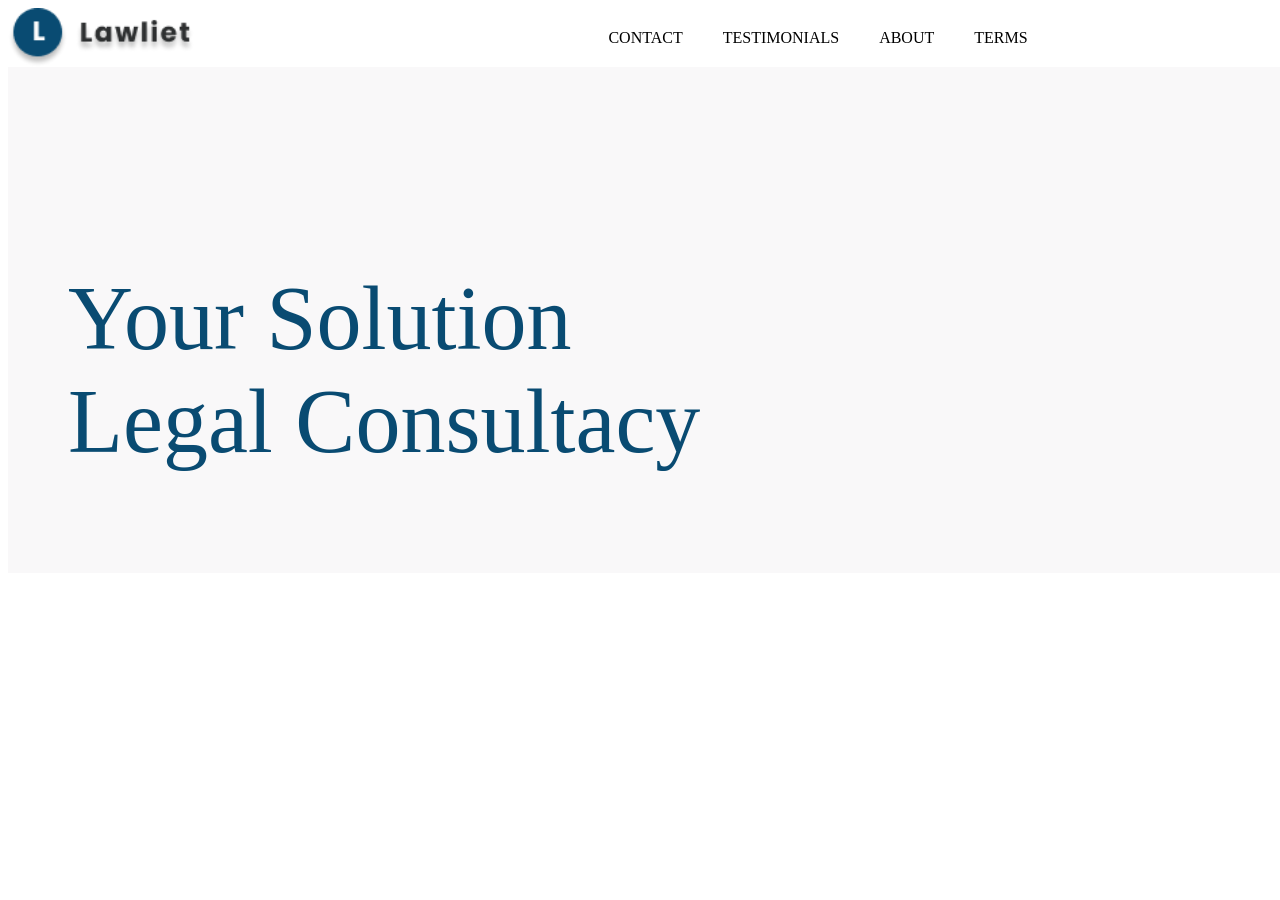
==== Daily-Task-2/index.html @ 129947a5 "daily task 2 header section compleate" ====
<!DOCTYPE html>
<html lang="en">
<head>
    <meta charset="UTF-8">
    <meta name="viewport" content="width=device-width, initial-scale=1.0">
    <title>Document</title>
    <link rel="stylesheet" href="./style.css">
</head>
<body>
    <main id="full-body">
        <header id="header">
            <div class="nav-menu">
                <img src="./assets/Logo.png" alt="" class="main-logo">
                 <ul class="menu-list">
                    <li class="menu-items">CONTACT</li>
                    <li class="menu-items">TESTIMONIALS</li>
                    <li class="menu-items">ABOUT</li>
                    <li class="menu-items">TERMS</li>
                </ul>
                <svg class="search-icon" xmlns="http://www.w3.org/2000/svg" viewBox="0 0 512 512"><!--!Font Awesome Free 6.7.2 by @fontawesome - https://fontawesome.com License - https://fontawesome.com/license/free Copyright 2025 Fonticons, Inc.--><path d="M416 208c0 45.9-14.9 88.3-40 122.7L502.6 457.4c12.5 12.5 12.5 32.8 0 45.3s-32.8 12.5-45.3 0L330.7 376c-34.4 25.2-76.8 40-122.7 40C93.1 416 0 322.9 0 208S93.1 0 208 0S416 93.1 416 208zM208 352a144 144 0 1 0 0-288 144 144 0 1 0 0 288z"/></svg>
            </div>
        </header>

        <section id="hero">
            <div class="hero-main">
                <div class="hero-title">Your Solution Legal Consultacy</div>
            </div>
        </section>
    
    
    
    </main>
</body>
</html>
---- Daily-Task-2/style.css ----
#full-body{
    
    margin: 0 auto;
}
#header{
    width: 1440px;
    margin: auto;
    position: sticky;
}
.nav-menu{
    display: flex;
    flex-wrap: nowrap;
    align-items: center;
    justify-content: space-between;
    width: 1400px;
}
.main-logo{
    width: 200px;
}
.menu{
    
}
.menu-list{
    display: flex;
    list-style-type: none;
    width: fit-content;
    float: right;
}
.menu-items{
    padding: 0 20px ;
}
.search-icon{
    width: 20px;
    color: black;
}
#hero{
    position: absolute;
    background-color: #F9F8F9;
}
.hero-main{
    width: 1440px;
    padding: 200px 0px 100px 60px;
}
.hero-title{
    width: 700px;
    font-size: 90px;
    color: #094B72;
    
}
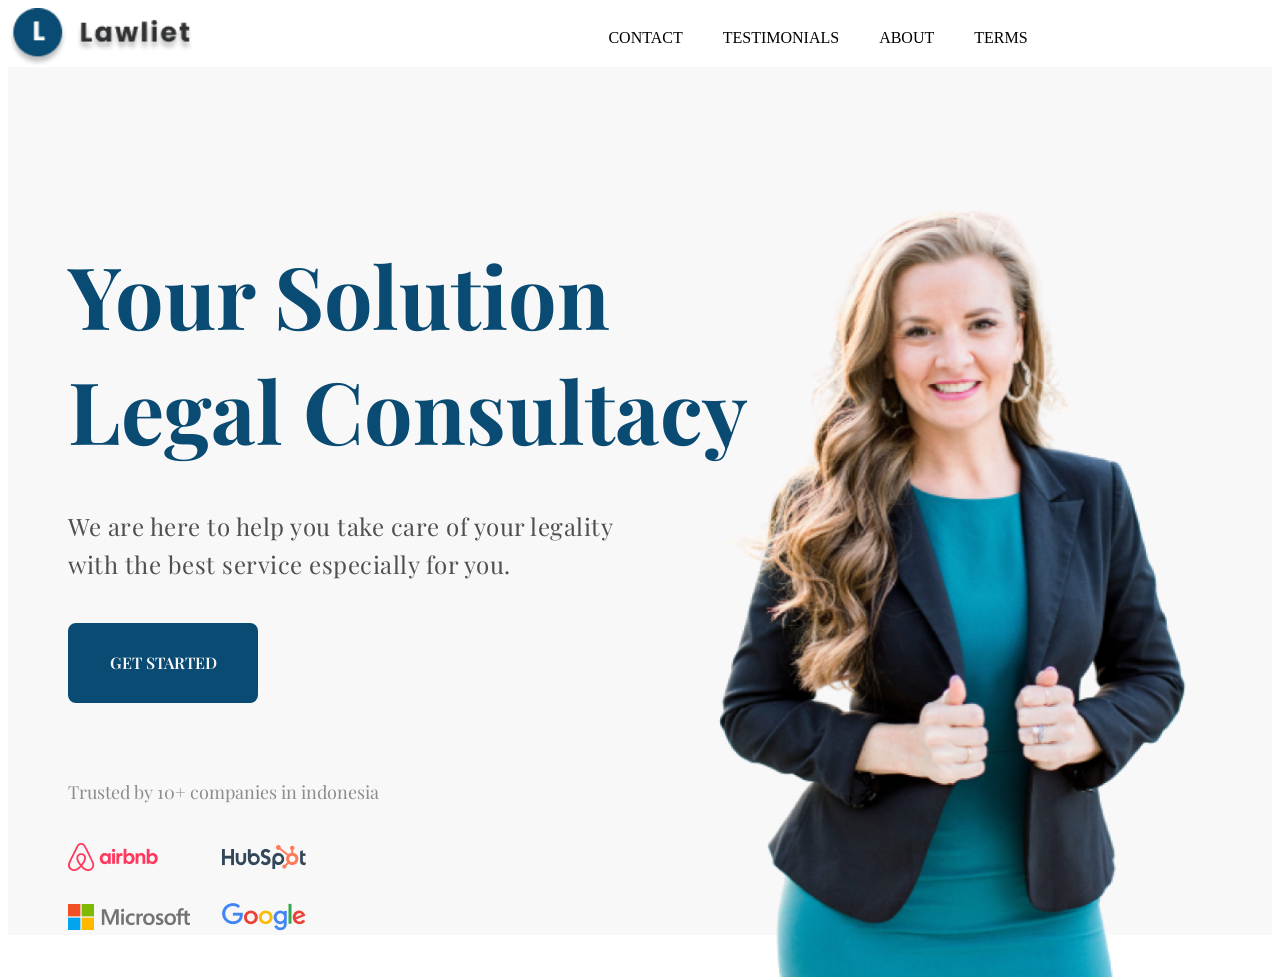
==== commit cd3b7aa7: "daily task 2 hero section compleate" ====
--- a/Daily-Task-2/index.html
+++ b/Daily-Task-2/index.html
@@ -5,6 +5,12 @@
     <meta name="viewport" content="width=device-width, initial-scale=1.0">
     <title>Document</title>
     <link rel="stylesheet" href="./style.css">
+
+    <link rel="preconnect" href="https://fonts.googleapis.com">
+    <link rel="preconnect" href="https://fonts.gstatic.com" crossorigin>
+    <link href="https://fonts.googleapis.com/css2?family=Playfair+Display:ital,wght@0,400..900;1,400..900&display=swap" rel="stylesheet">
+    <link href="https://fonts.googleapis.com/css2?family=Playfair+Display:ital,wght@0,400..900;1,400..900&family=Plus+Jakarta+Sans:ital,wght@0,200..800;1,200..800&display=swap" rel="stylesheet">
+
 </head>
 <body>
     <main id="full-body">
@@ -23,8 +29,20 @@
 
         <section id="hero">
             <div class="hero-main">
-                <div class="hero-title">Your Solution Legal Consultacy</div>
+                <div class="hero-rel">
+                    <div class="hero-title">Your Solution Legal Consultacy</div>
+                    <div class="hero-about">We are here to help you take care of your legality 
+                        with the best service especially for you.</div>
+                    <button class="button-getstarted">GET STARTED</button>
+                    <div class="trusted-company">Trusted by 10+ companies in indonesia</div>
+                    <img src="./assets/Group 25.png" class="trusted-company-logo" alt="" srcset="">
+                </div>
             </div>
+            <img src="./assets/Hero Image.png" class="hero-image" alt="" srcset="">
+        </section>
+
+        <section id="section-why">
+            
         </section>
     
     
--- a/Daily-Task-2/style.css
+++ b/Daily-Task-2/style.css
@@ -1,5 +1,4 @@
 #full-body{
-    
     margin: 0 auto;
 }
 #header{
@@ -33,17 +32,70 @@
     width: 20px;
     color: black;
 }
+
+
 #hero{
-    position: absolute;
+    position: relative;
     background-color: #F9F8F9;
 }
 .hero-main{
     width: 1440px;
-    padding: 200px 0px 100px 60px;
+    padding: 170px 0px 0px 60px;
+}
+.hero-rel{
 }
 .hero-title{
     width: 700px;
-    font-size: 90px;
+    font-size: 86px;
+    font-weight: 700;
+    font-family: "Playfair Display", serif;
     color: #094B72;
-    
 }
+.hero-about{
+    padding: 40px 0;
+    width: 578px;
+    left: 2px;
+    font-size: 24px;
+    font-weight: 350;
+    line-height: 38px;
+    letter-spacing: .5px;
+    font-family: "Playfair Display", serif;
+    color: #4F4F4F;
+}
+.button-getstarted{
+    width: 190px;
+    height: 80px;
+    border: 0;
+    border-radius: 8px;
+    left: 35px;
+    font-family:  "Playfair Display", serif;
+    font-size: 16px;
+    font-weight: 600;
+    line-height: 22px;
+    color: #F9F8F9;
+    background-color: #094B72;
+}
+.trusted-company{
+    width: 540px;
+    margin: 78px 0 40px 0;
+    font-family:  "Playfair Display", serif;
+    font-size: 18px;
+    font-weight: 400;
+    line-height: 22px;
+    color: #8B8C8C;
+}
+.trusted-company-logo{
+    top: 99px;
+}
+.hero-image{
+    position: absolute;
+    top: -40px;
+    width: 550px;
+    height: 950px;
+    left: 670px;
+}
+
+
+#section-why{
+
+}
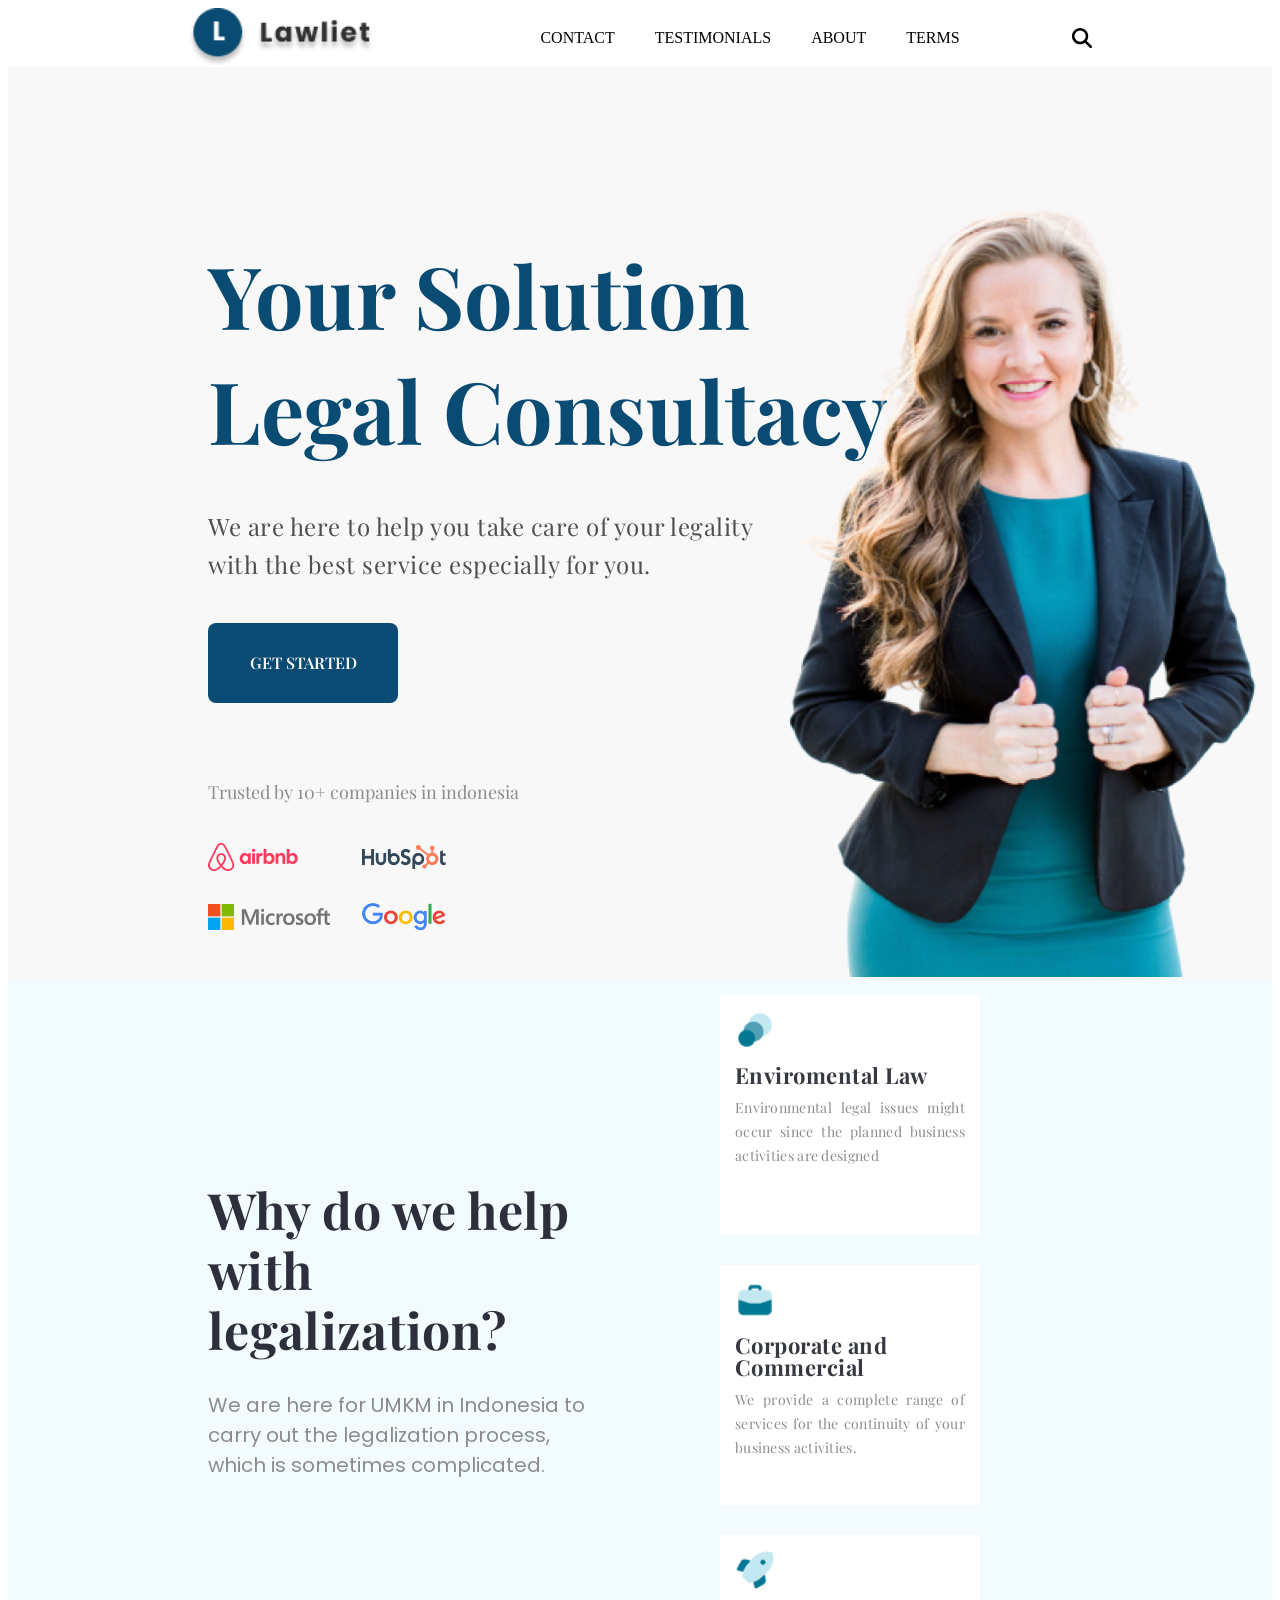
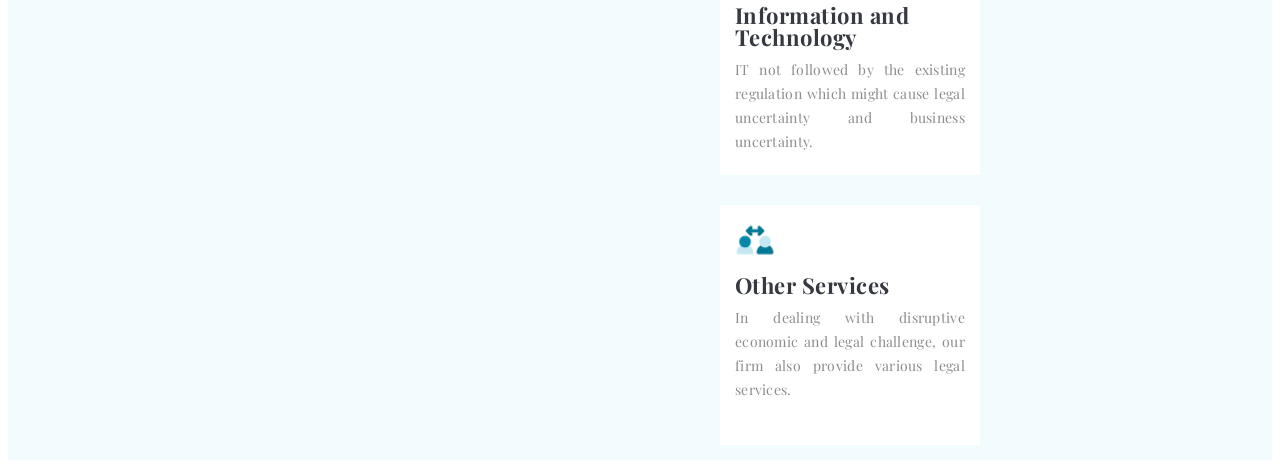
==== commit 57b630f3: "Daily task 2 Our-Features section compleate" ====
--- a/Daily-Task-2/index.html
+++ b/Daily-Task-2/index.html
@@ -10,6 +10,9 @@
     <link rel="preconnect" href="https://fonts.gstatic.com" crossorigin>
     <link href="https://fonts.googleapis.com/css2?family=Playfair+Display:ital,wght@0,400..900;1,400..900&display=swap" rel="stylesheet">
     <link href="https://fonts.googleapis.com/css2?family=Playfair+Display:ital,wght@0,400..900;1,400..900&family=Plus+Jakarta+Sans:ital,wght@0,200..800;1,200..800&display=swap" rel="stylesheet">
+    <style>
+        @import url('https://fonts.googleapis.com/css2?family=Playfair+Display:ital,wght@0,400..900;1,400..900&family=Plus+Jakarta+Sans:ital,wght@0,200..800;1,200..800&family=Poppins:ital,wght@0,100;0,200;0,300;0,400;0,500;0,600;0,700;0,800;0,900;1,100;1,200;1,300;1,400;1,500;1,600;1,700;1,800;1,900&display=swap');
+    </style>
 
 </head>
 <body>
@@ -41,8 +44,35 @@
             <img src="./assets/Hero Image.png" class="hero-image" alt="" srcset="">
         </section>
 
-        <section id="section-why">
-            
+        <section id="section-why" class="Our-Features">
+            <div class="our-feature">
+                <div class="why-card">
+                    <div class="why-title">Why do we help with legalization?</div>
+                    <div class="why-about">We are here for UMKM in Indonesia to carry out the legalization process, which is sometimes complicated.</div>
+                </div>
+                <div class="why-card-main">
+                    <div class="card-1">
+                        <img src="./assets/Circle Layer.png" class="circle-image" alt="">
+                        <div class="card-1-title">Enviromental Law</div>
+                        <div class="card-1-about">Environmental legal issues might occur since the planned business activities are designed</div>
+                    </div>
+                    <div class="card-2">
+                        <img src="./assets/Bag.png" class="circle-image" alt="">
+                        <div class="card-1-title">Corporate and Commercial</div>
+                        <div class="card-1-about">We provide a complete range of services for the continuity of your business activities.</div>
+                    </div>
+                    <div class="card-3">
+                        <img src="./assets/Rocket.png" class="circle-image" alt="">
+                        <div class="card-1-title">Information and Technology</div>
+                        <div class="card-1-about">IT not followed by the existing regulation which might cause legal uncertainty and business uncertainty.</div>
+                    </div>
+                    <div class="card-4">
+                        <img src="./assets/User Arrows.png" class="circle-image" alt="">
+                        <div class="card-1-title">Other Services</div>
+                        <div class="card-1-about">In dealing with disruptive economic and legal challenge, our firm also provide various legal services.</div>
+                    </div>
+                </div>
+            </div>
         </section>
     
     
--- a/Daily-Task-2/style.css
+++ b/Daily-Task-2/style.css
@@ -2,16 +2,17 @@
     margin: 0 auto;
 }
 #header{
-    width: 1440px;
-    margin: auto;
+    /* width: 1440px; */
+    margin: 0 180px;
     position: sticky;
+    z-index: 200;
 }
 .nav-menu{
     display: flex;
     flex-wrap: nowrap;
     align-items: center;
     justify-content: space-between;
-    width: 1400px;
+    /* width: 1400px; */
 }
 .main-logo{
     width: 200px;
@@ -24,9 +25,11 @@
     list-style-type: none;
     width: fit-content;
     float: right;
+    cursor: pointer;
 }
 .menu-items{
     padding: 0 20px ;
+    cursor: pointer;
 }
 .search-icon{
     width: 20px;
@@ -39,8 +42,8 @@
     background-color: #F9F8F9;
 }
 .hero-main{
-    width: 1440px;
-    padding: 170px 0px 0px 60px;
+    /* width: 1440px; */
+    padding: 170px 0px 45px 200px;
 }
 .hero-rel{
 }
@@ -92,10 +95,77 @@
     top: -40px;
     width: 550px;
     height: 950px;
-    left: 670px;
+    left: 740px;
+    background-color: transparent;
 }
 
 
 #section-why{
-
+    /* width: 1440px; */
+    background-color: #F2FCFF;
+    z-index: 100;
+}
+.our-feature{
+    /* width: 1400px; */
+    display: flex;
+    flex-wrap: ;
+    gap
+}
+.why-card{
+    margin: 200px 100px 200px 200px;
+    /* margin-top: 200px; */
+    width: 420px;
+    /* background-color: #000; */
+}
+.why-title{
+    font-size: 50px;
+    line-height: 60px;
+    letter-spacing: 0.32px;
+    font-family: "playfair display", sans-serif;
+    font-weight: 700;
+    color: #2D2F3D;
+}
+.why-about{
+    padding: 30px 0;
+    font-size: 20px;
+    line-height: 30px;
+    font-family: "poppins", sans-serif;
+    font-weight: 400;
+    color: hsl(180, 0%, 55%);
+}
+.why-card-main{
+    margin: auto 0;
+    width: 600px;
+    height: fit-content;
+    display: flex;
+    flex-wrap: wrap;
+}
+.card-1, .card-2, .card-3, .card-4{
+    width: 230px;
+    height: 210px;
+    padding: 15px;
+    margin: 15px;
+    background-color: white;
+    z-index: 90;
+}
+.circle-image{
+    width: 40px;
+}
+.card-1-title{
+    padding: 10px 0;
+    font-size: 22px;
+    line-height: 22px;
+    letter-spacing: 0.5px;
+    font-family: "playfair display", sans-serif;
+    font-weight: 700;
+    color: #363940;
+}
+.card-1-about{
+    text-align: justify;
+    font-size: 14px;
+    line-height: 24px;
+    letter-spacing: 0.3px;
+    font-family: "playfair display", sans-serif;
+    font-weight: 400;
+    color: #8B8C8C;
 }
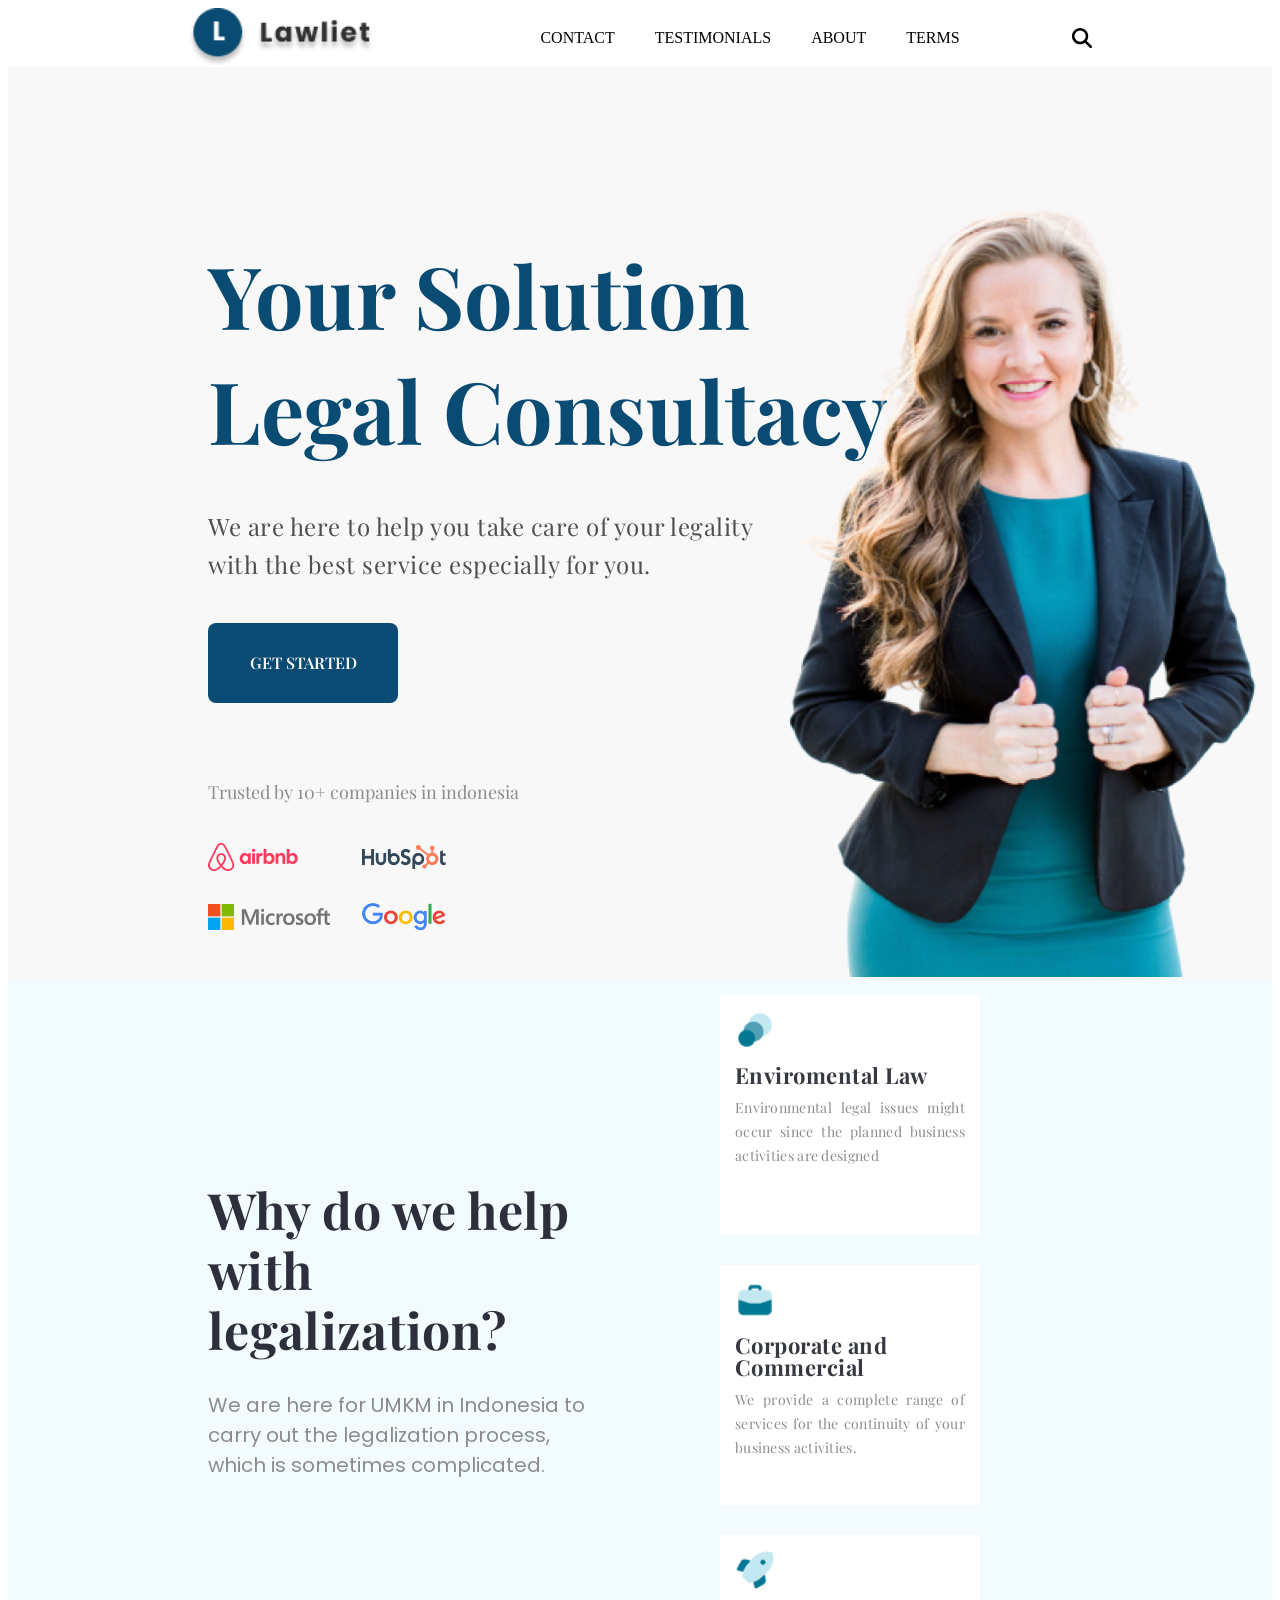
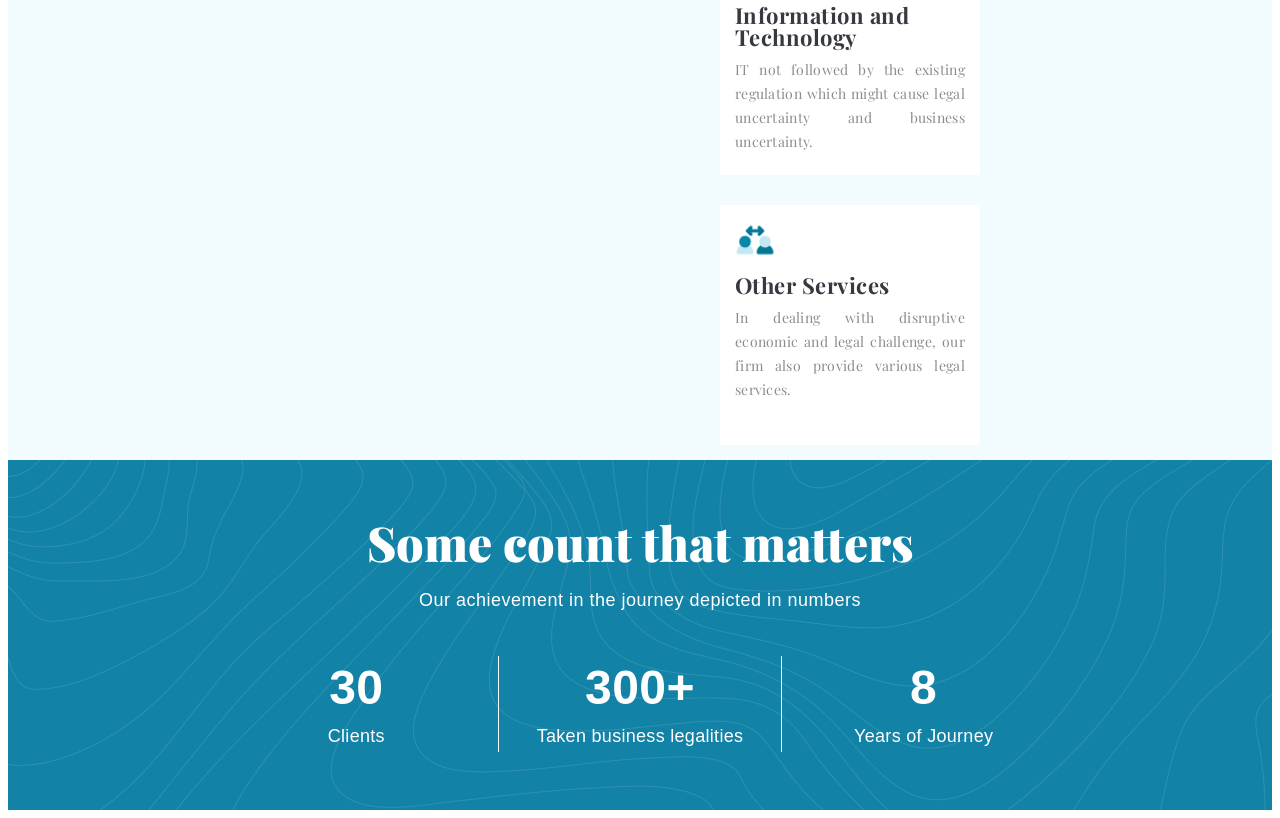
==== commit 9134b9db: "daily task 2 lawers homepage achivement part compleate" ====
--- a/Daily-Task-2/index.html
+++ b/Daily-Task-2/index.html
@@ -74,6 +74,27 @@
                 </div>
             </div>
         </section>
+
+        <section id="achivement">
+            <div class="count-main">
+                <div class="count-title">Some count that matters</div>
+                <div class="count-sub-title">Our achievement in the journey depicted in numbers</div>
+                <div class="main-counts">
+                    <div class="c-1">
+                        <div class="c-1-title">30</div>
+                        <div class="c-1-about">Clients</div>
+                    </div>
+                    <div class="c-2">
+                        <div class="c-1-title">300+</div>
+                        <div class="c-1-about">Taken business legalities</div>
+                    </div>
+                    <div class="c-3">
+                        <div class="c-1-title">8</div>
+                        <div class="c-1-about">Years of Journey</div>
+                    </div>
+                </div>
+            </div>
+        </section>
     
     
     
--- a/Daily-Task-2/style.css
+++ b/Daily-Task-2/style.css
@@ -4,8 +4,9 @@
 #header{
     /* width: 1440px; */
     margin: 0 180px;
+    z-index: 200;
     position: sticky;
-    z-index: 200;
+    background-color: white;
 }
 .nav-menu{
     display: flex;
@@ -168,4 +169,75 @@
     font-family: "playfair display", sans-serif;
     font-weight: 400;
     color: #8B8C8C;
+}
+
+
+#achivement{
+    /* width: 1440px; */
+    height: 350px;
+    background-image: url(./assets/BG.png);
+}
+.count-main{
+    margin: 0 auto;
+    padding: 50px 0;
+}
+.count-title{
+    width: 750px;
+    margin: 0 auto;
+    text-align: center;
+    font-size: 48px;
+    line-height: 64px;
+    letter-spacing: 0.5%;
+    font-family: "playfair display", sans-serif;
+    font-weight: 900;
+    color: #FFFFFF;
+}
+.count-sub-title{
+    width: 750px;
+    padding: 10px 0;
+    margin: 0 auto;
+    text-align: center;
+    font-size: 18px;
+    line-height: 32px;
+    letter-spacing: 0.5px;
+    font-family: "poppins", sans-serif;
+    font-weight: 300;
+    color: #FFFFFF;
+}
+.main-counts{
+    width: 850px;
+    margin: 0 auto;
+    display: flex;
+    flex-wrap: nowrap;
+    padding: 30px 0 0 0;
+}
+.c-1, .c-2{
+    width: 33.33%;
+    text-align: center;
+    color: white;
+    border-color: white;
+    border: 0;
+    border-right: 1px;
+    border-style: solid;
+}
+.c-3{
+    width: 33.33%;
+    text-align: center;
+    color: white;
+}
+.c-1-title{
+    font-size: 48px;
+    line-height: 64px;
+    letter-spacing: 0.5px;
+    font-family: "poppins", sans-serif;
+    font-weight: 800;
+    color: white;
+}
+.c-1-about{
+    font-size: 18px;
+    line-height:32px;
+    letter-spacing: 0.3px;
+    font-family: "poppins", sans-serif;
+    font-weight: 300;
+    color: white;
 }
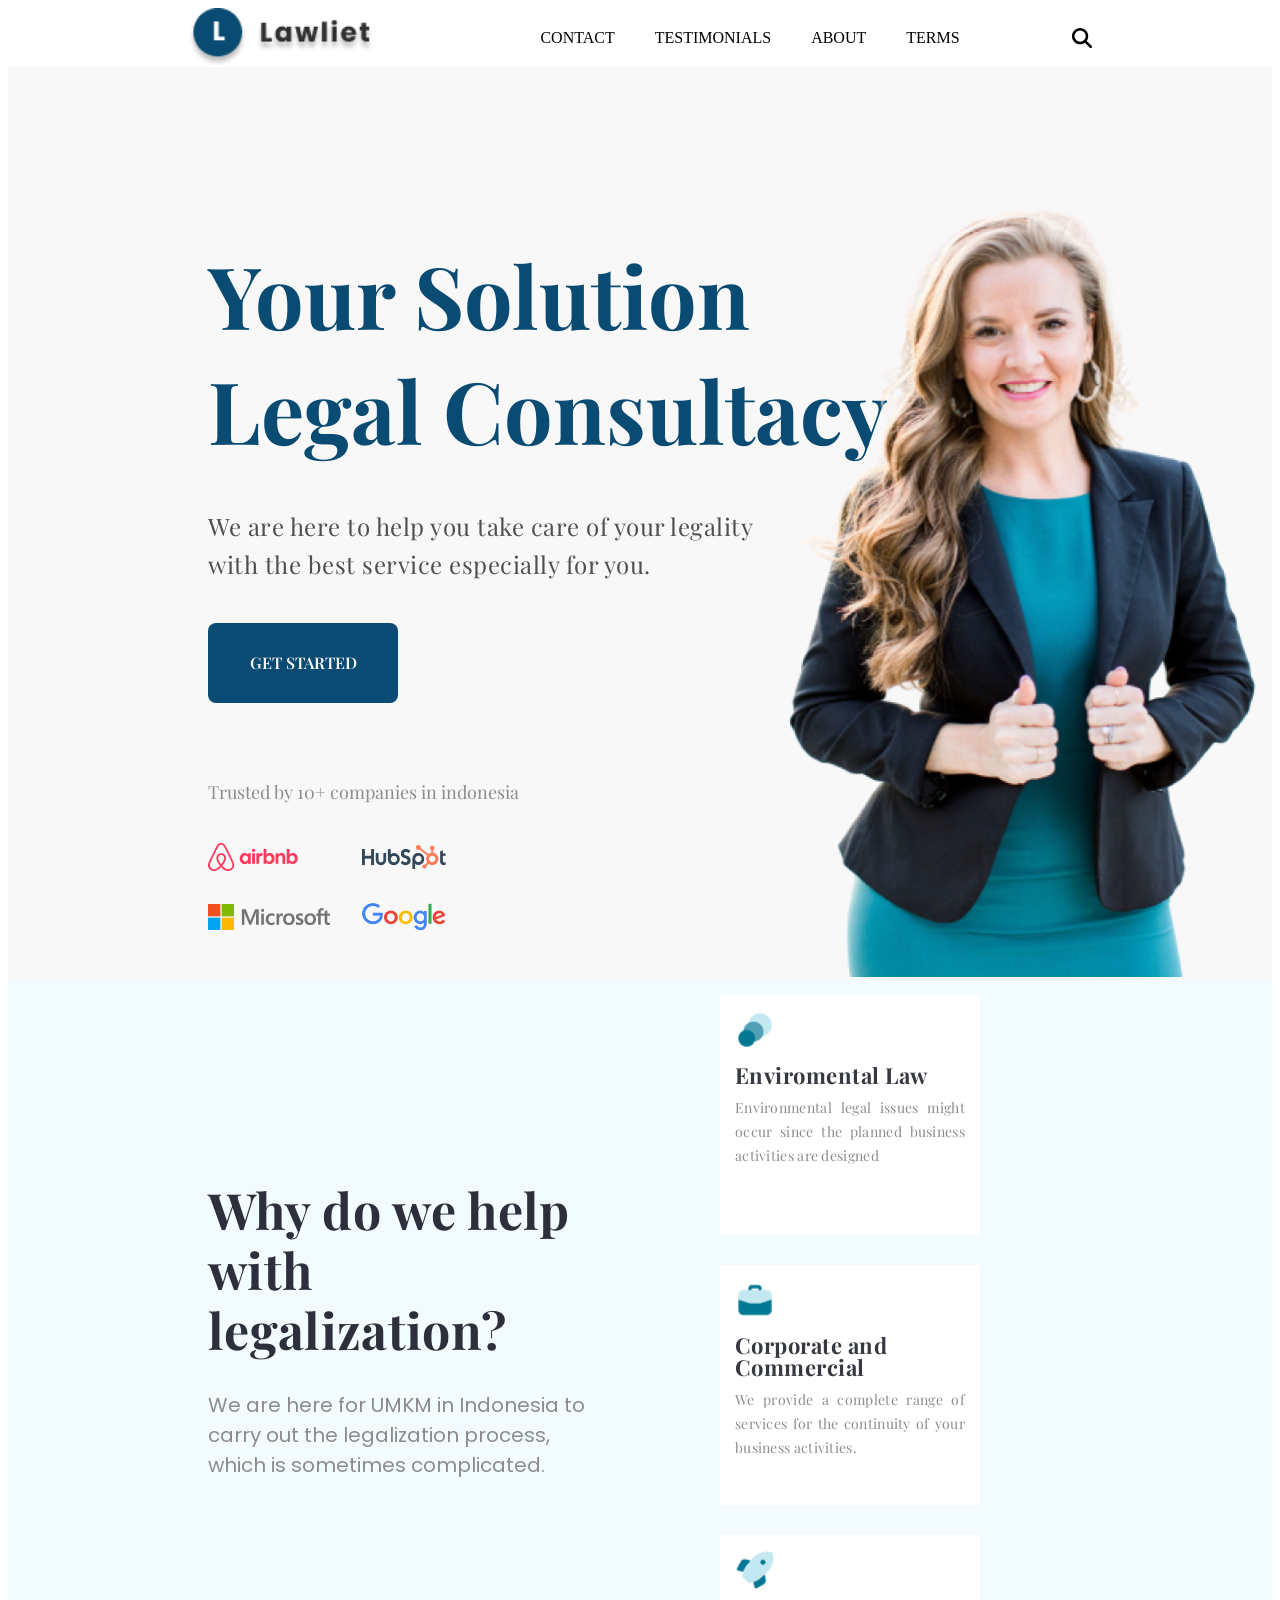
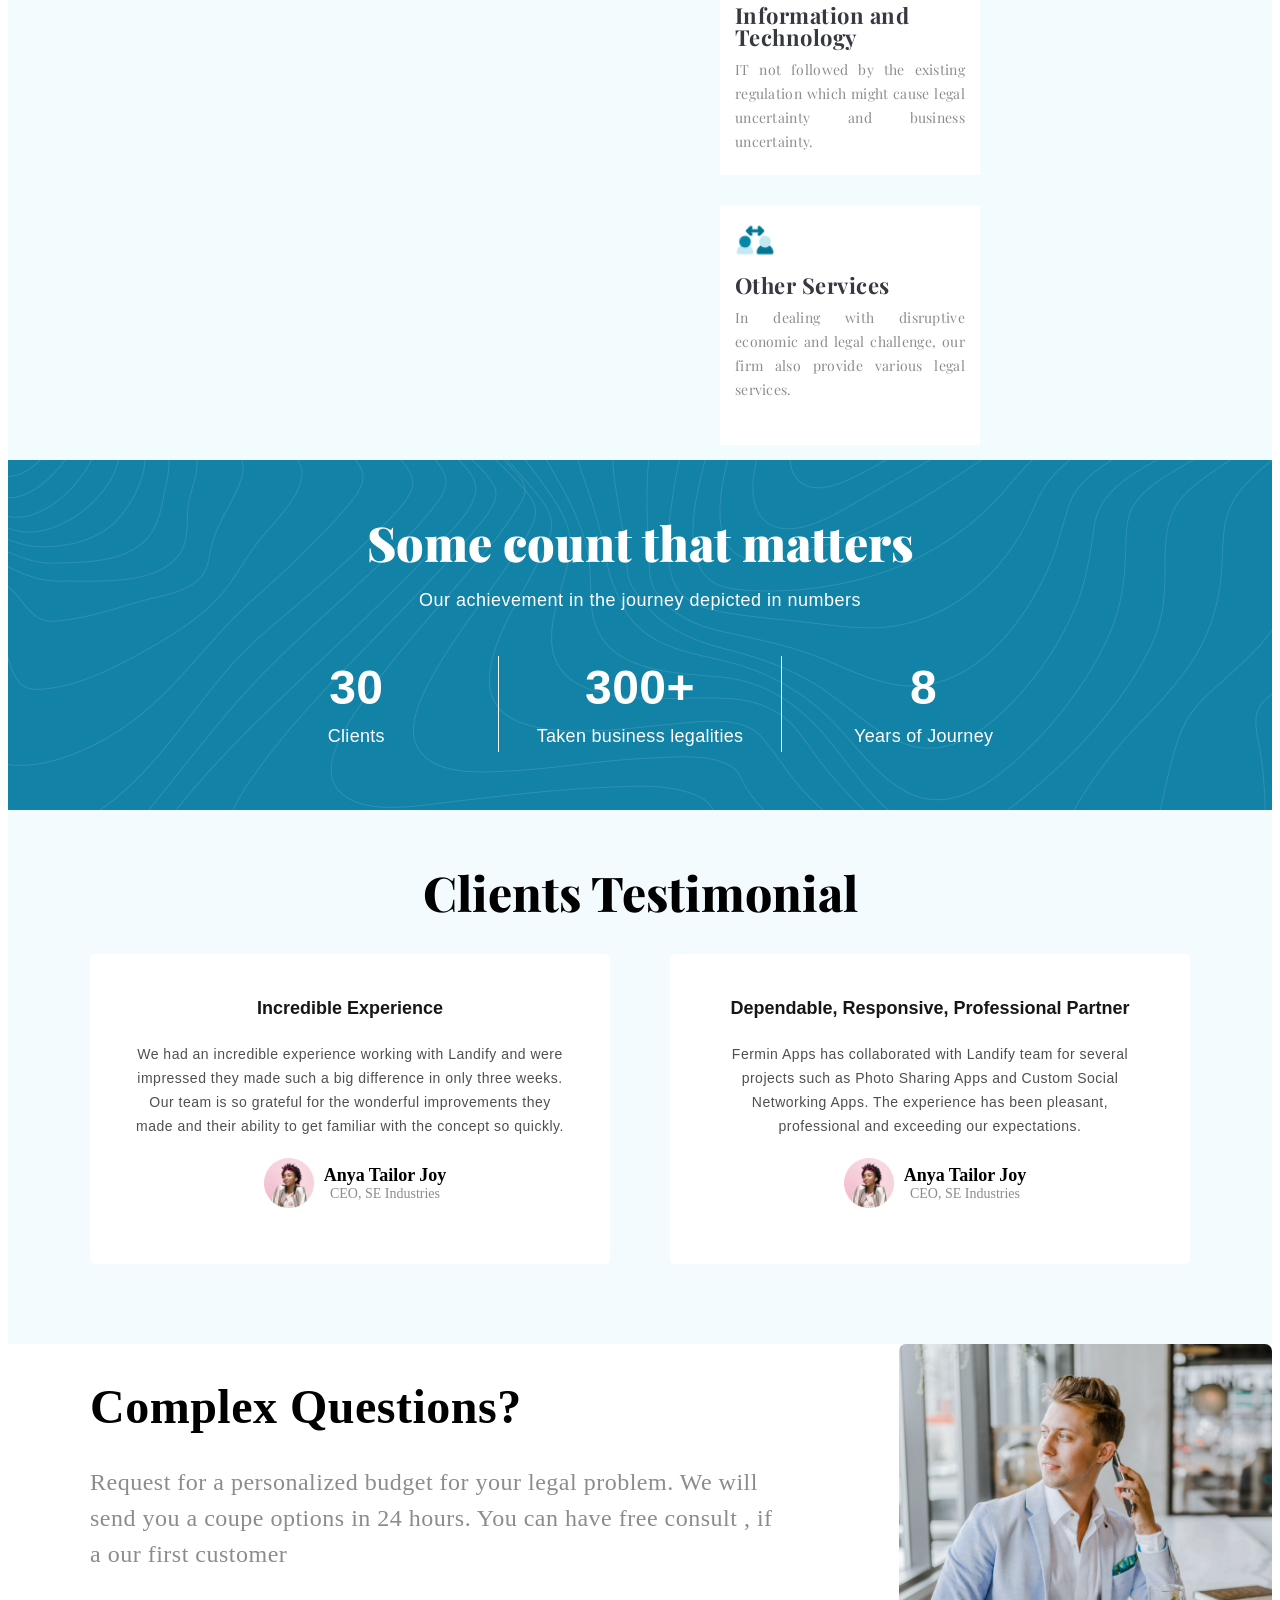
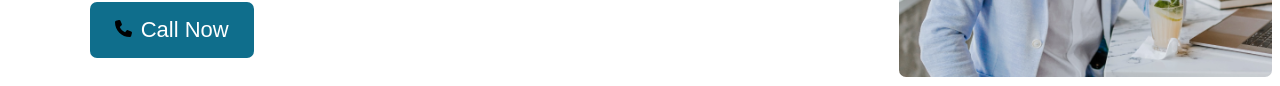
==== commit 8aa0ff9d: "daily task 2 lawers website Question section compleate" ====
--- a/Daily-Task-2/index.html
+++ b/Daily-Task-2/index.html
@@ -95,6 +95,51 @@
                 </div>
             </div>
         </section>
+
+        <section id="testimonial">
+            <div class="testimonial-title">Clients Testimonial</div>
+                <div class="testimonial-cards">
+                    <div class="t-card-1">
+                        <div class="t-card-1-title">Incredible Experience</div>
+                        <div class="t-card-1-about">We had an incredible experience working with Landify and were impressed they made such a big difference in only three weeks. Our team is so grateful for the wonderful improvements they made and their ability to get familiar with the concept so quickly.</div>
+                        <div class="Client-detail">
+                            <img src="./assets/_Client details/Photo.png" class="Client-image" alt="">
+                            <div>
+                                <div class="client-name">Anya Tailor Joy</div>
+                                <div class="client-position">CEO, SE Industries</div>
+                            </div>
+                        </div>
+                    </div>
+                    <div class="t-card-1">
+                        <div class="t-card-1-title">Dependable, Responsive, Professional Partner</div>
+                        <div class="t-card-1-about">Fermin Apps has collaborated with Landify team for several projects such as Photo Sharing Apps and Custom Social Networking Apps. The experience has been pleasant, professional and exceeding our expectations. </div>
+                        <div class="Client-detail">
+                            <img src="./assets/_Client details/Photo.png" class="Client-image" alt="">
+                            <div>
+                                <div class="client-name">Anya Tailor Joy</div>
+                                <div class="client-position">CEO, SE Industries</div>
+                            </div>
+                        </div>
+                    </div>
+                </div>
+            </div>
+        </section>
+
+        <section id="questions">
+            <div class="ques-main">
+                <div class="ques-title">Complex Questions?</div>
+                <div class="ques-about">Request for a personalized budget for your legal problem. We will send you a coupe options in 24 hours. You can have free consult , if a our first customer</div>
+                <button class="call-button">
+                    <svg class="call-icon" xmlns="http://www.w3.org/2000/svg" viewBox="0 0 512 512"><!--!Font Awesome Free 6.7.2 by @fontawesome - https://fontawesome.com License - https://fontawesome.com/license/free Copyright 2025 Fonticons, Inc.--><path d="M164.9 24.6c-7.7-18.6-28-28.5-47.4-23.2l-88 24C12.1 30.2 0 46 0 64C0 311.4 200.6 512 448 512c18 0 33.8-12.1 38.6-29.5l24-88c5.3-19.4-4.6-39.7-23.2-47.4l-96-40c-16.3-6.8-35.2-2.1-46.3 11.6L304.7 368C234.3 334.7 177.3 277.7 144 207.3L193.3 167c13.7-11.2 18.4-30 11.6-46.3l-40-96z"/></svg>
+                    <span class="call-txt">Call Now</span>
+                </button>
+            </div>
+            <img src="./assets/h1RW-NFtUyc.png" class="ques-image" alt="">
+        </section>
+
+        <footer id="footer">
+
+        </footer>
     
     
     
--- a/Daily-Task-2/style.css
+++ b/Daily-Task-2/style.css
@@ -109,7 +109,7 @@
 .our-feature{
     /* width: 1400px; */
     display: flex;
-    flex-wrap: ;
+    flex-wrap: nowrap;
     gap
 }
 .why-card{
@@ -240,4 +240,131 @@
     font-family: "poppins", sans-serif;
     font-weight: 300;
     color: white;
+}
+
+
+#testimonial{
+    background-color: #F4FBFF;
+    margin: 0 auto;
+    padding-bottom: 80px;
+}
+.testimonial-title{
+    text-align: center;
+    padding: 50px 0 30px 0;
+    color: black;
+    font-size: 48px;
+    line-height: 64px
+    letter-spacing: 0.5px;
+    font-family: "playfair display", sans-serif;
+    font-weight: 800;
+}
+.testimonial-cards{
+    width: 1100px;
+    margin: 0 auto;
+    display: flex;
+    flex-wrap: nowrap;
+    justify-content: center;
+    align-items: center;
+    gap: 60px;
+}
+.t-card-1{
+    width: 50%;
+    height: 230px;
+    text-align: center;
+    padding: 40px;
+    background-color: #FFFFFF;
+    border-radius: 5px;
+}
+.t-card-1-title{
+    color: #151617;
+    padding-bottom: 20px;
+    font-size: 18px;
+    line-height:28px;
+    letter-spacing: 0px;
+    font-family: "poppins", sans-serif;
+    font-weight: 700;
+}
+.t-card-1-about{
+    color: #4F4F4F;
+    font-size: 14px;
+    line-height:24px;
+    letter-spacing: 0.5px;
+    font-family: "poppins", sans-serif;
+    font-weight: 300;
+}
+.Client-detail{
+    margin: 10px auto;
+    display: flex;
+    align-items: center;
+    justify-content: center;
+}
+.Client-image{
+    width: 50px;
+    padding: 10px 10px;
+}
+.client-name{
+    color: black;
+    font-size: 18px;
+    font-weight: 700;
+}
+.client-position{
+    color: #8B8C8C;
+    font-size: 14px;
+    font-weight: 400;
+}
+
+
+#questions{
+    background-color: white;
+    position: relative;
+}
+.ques-main{
+    width: 1100px;
+    margin: auto;
+}
+.ques-title{
+    color: black;
+    padding: 35px 0 20px 0;
+    font-size: 48px;
+    font-weight: 700;
+    letter-spacing: .5px;
+}
+.ques-about{
+    color: #8B8C8C;
+    font-size: 24px;
+    font-weight: 300px;
+    line-height: 36px;
+    letter-spacing: .5px;
+    padding: 10px 400px 10px 0;
+}
+.call-button{
+    padding: 15px 25px;
+    margin: 20px 0;
+    background-color: #0F6E8C;
+    border: 0;
+    border-radius: 7px;
+}
+.call-icon{
+    width: 17px;
+    color: white;
+    padding-right: 5px;
+}
+.call-txt{
+    color: white;
+    font-size: 22px;
+    font-weight: 450;
+}
+.ques-image{
+    width: ;
+    height: 333px;
+    border-radius: 7px;
+    position: absolute;
+    top: 0;
+    right: 0;
+}
+
+
+#footer{
+    color: white;
+    background-color: #0F6E8C;
 }
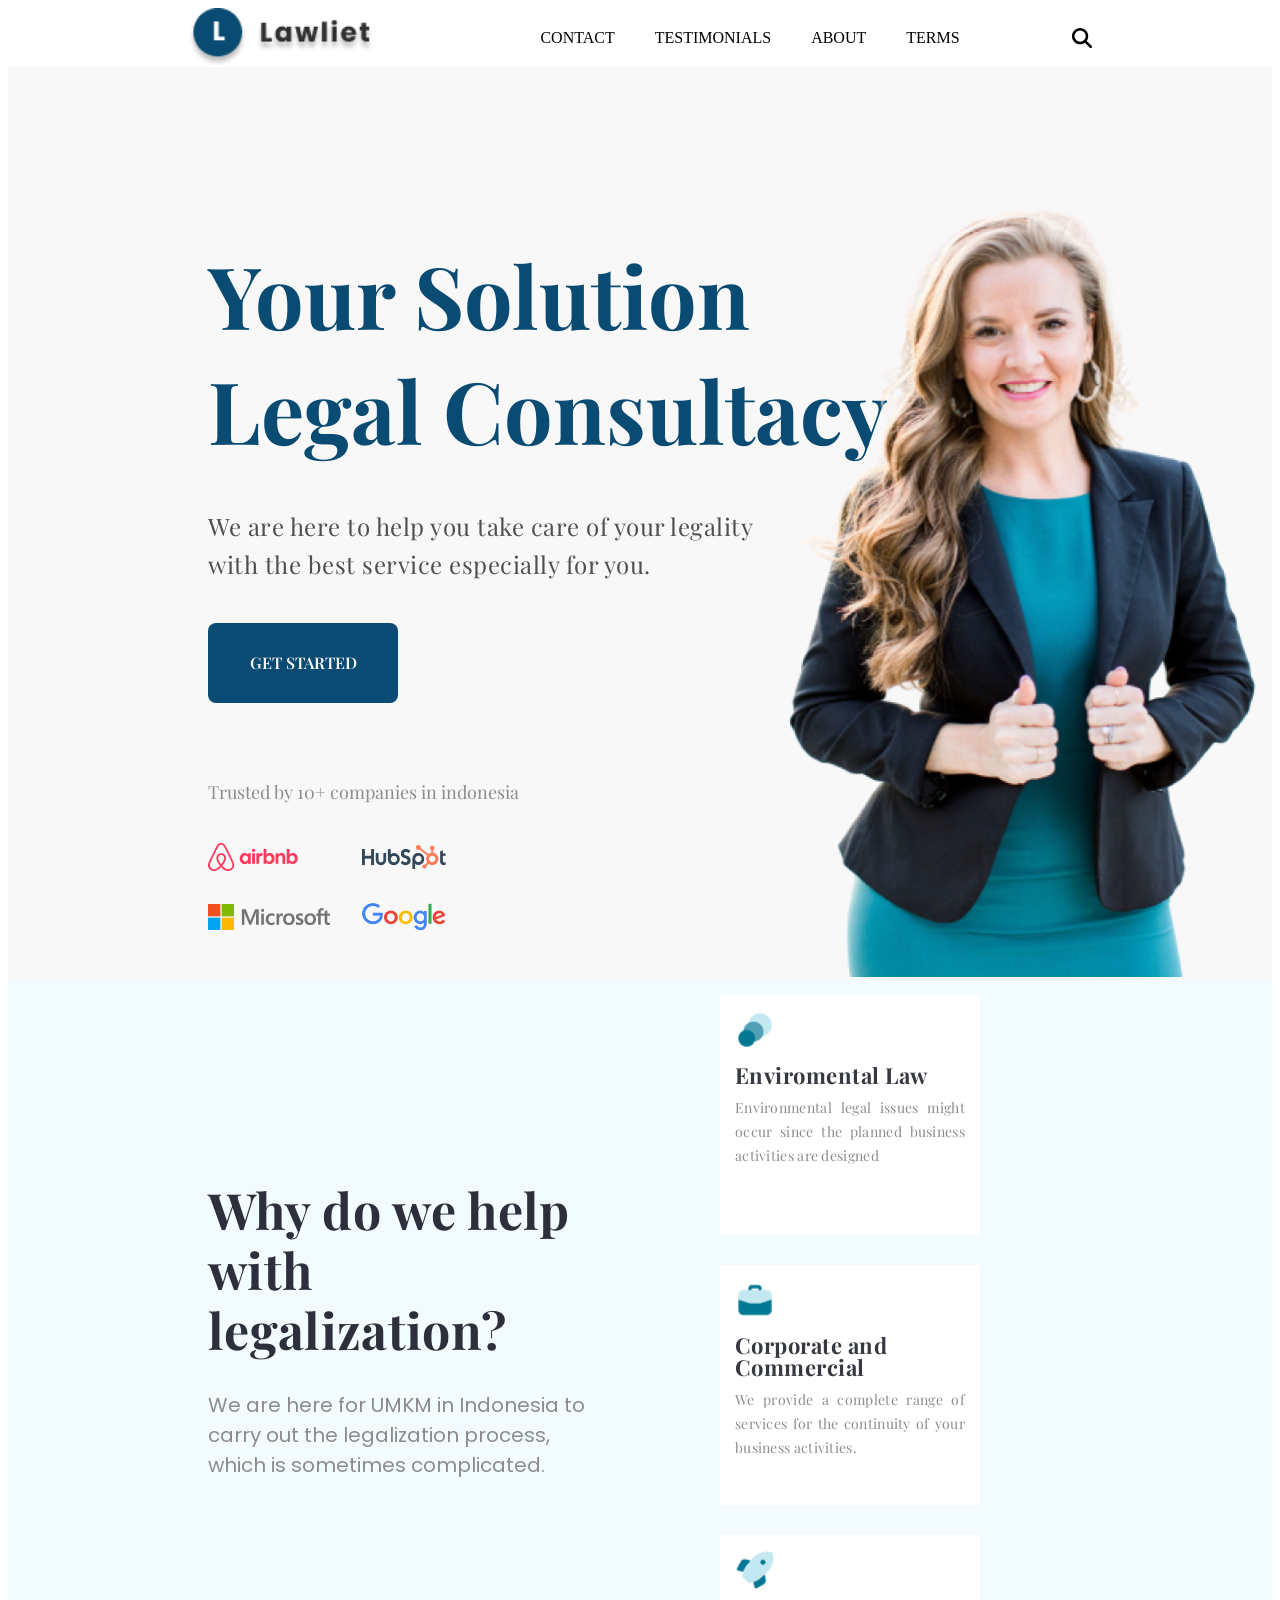
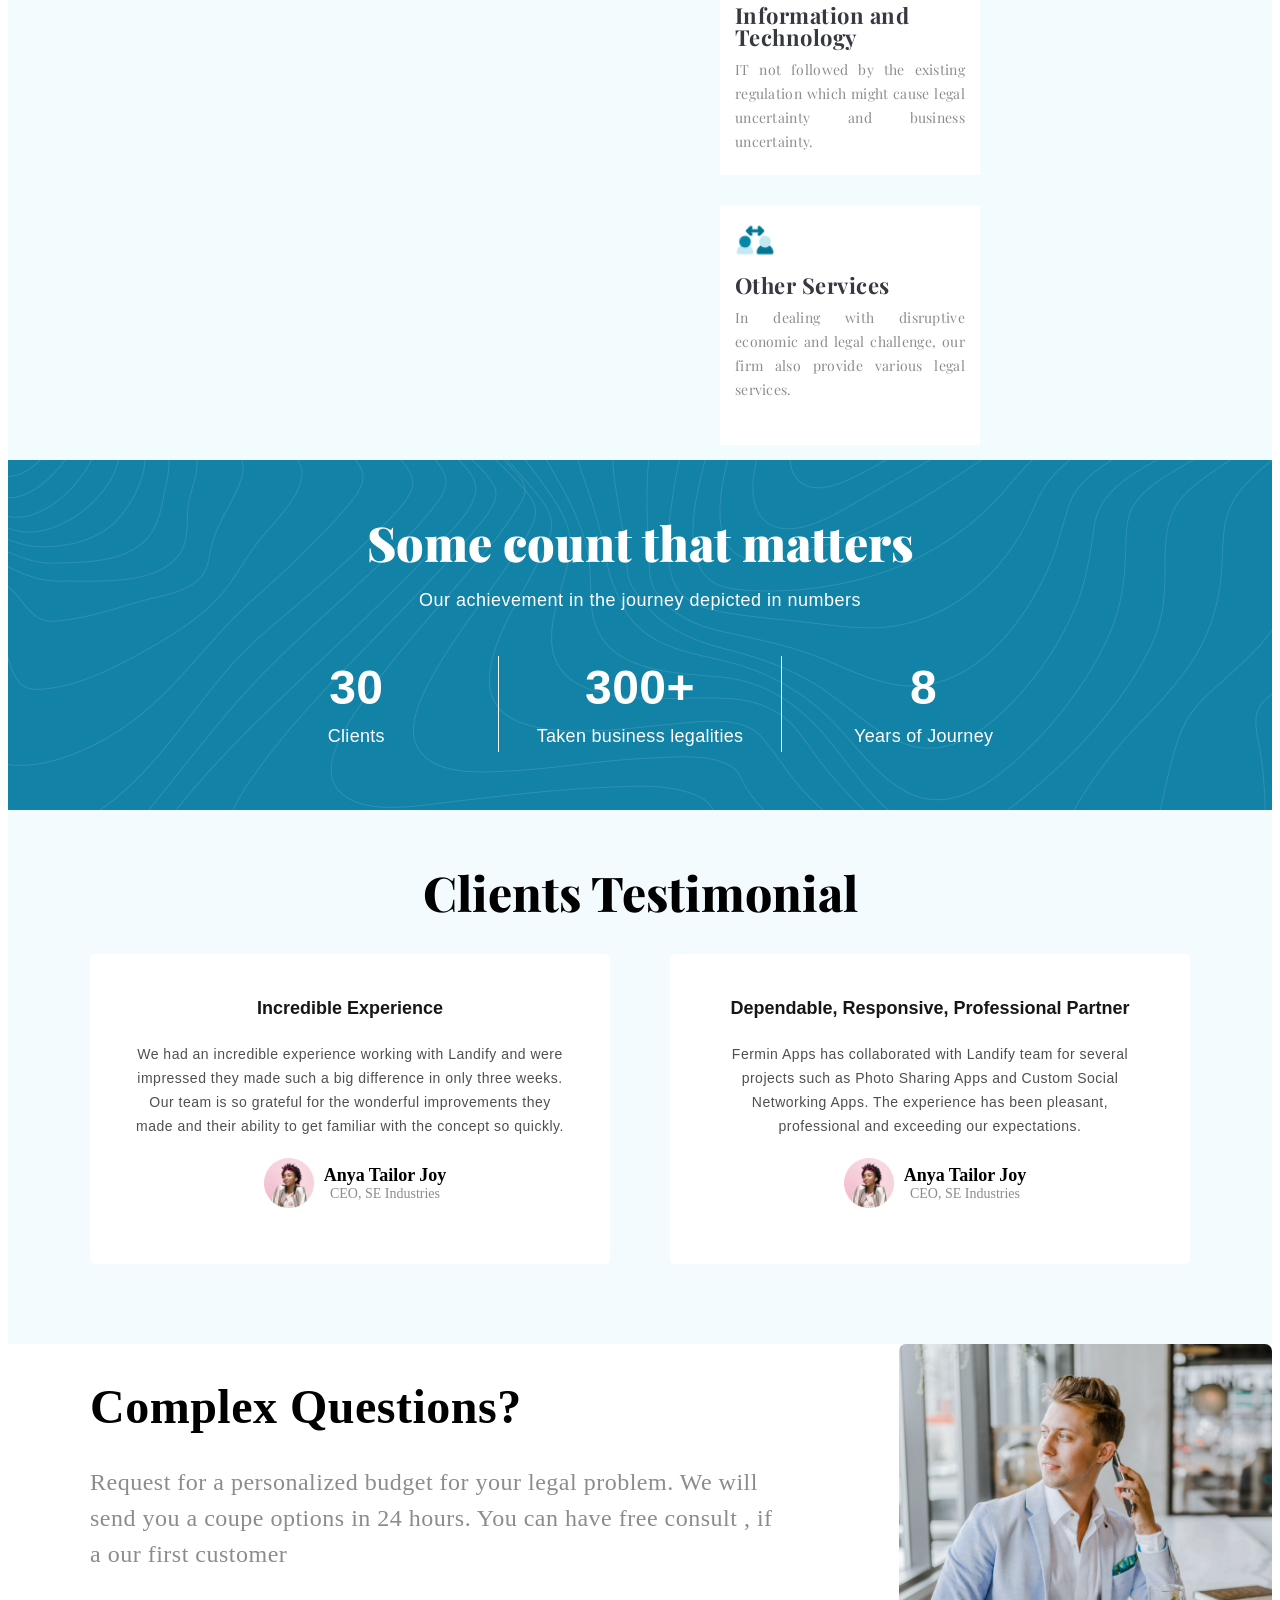
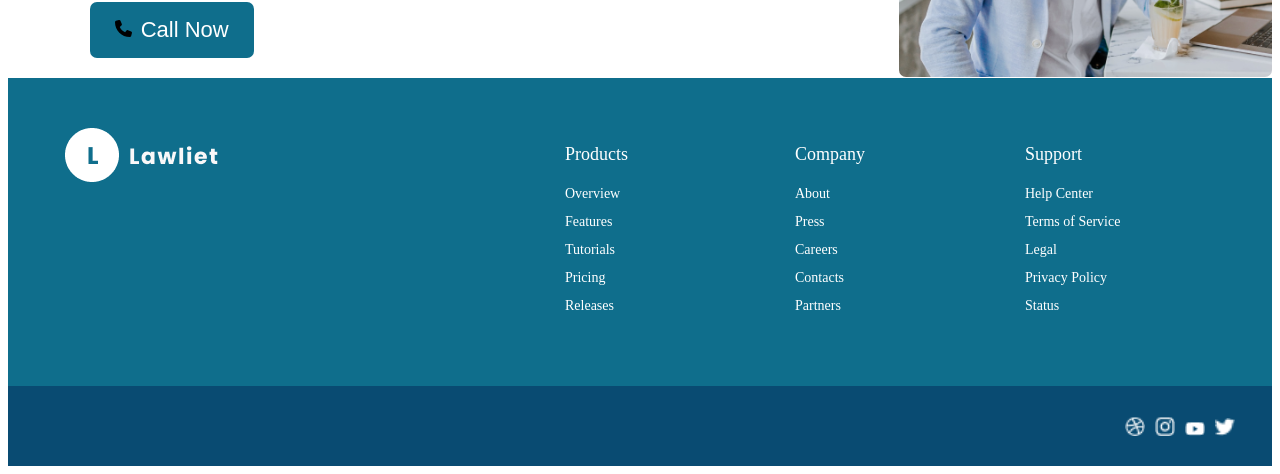
==== commit af7a66fc: "daily class 2 Lawyers website footer compleate and full website compleate for 1440p" ====
--- a/Daily-Task-2/index.html
+++ b/Daily-Task-2/index.html
@@ -3,9 +3,13 @@
 <head>
     <meta charset="UTF-8">
     <meta name="viewport" content="width=device-width, initial-scale=1.0">
-    <title>Document</title>
+    <title>Lawyers Wbsite</title>
     <link rel="stylesheet" href="./style.css">
 
+    <!-- css link up -->
+    <link rel="shortcut icon" href="./assets/favicon.png" type="image/x-icon">
+
+    <!-- google fonts -->
     <link rel="preconnect" href="https://fonts.googleapis.com">
     <link rel="preconnect" href="https://fonts.gstatic.com" crossorigin>
     <link href="https://fonts.googleapis.com/css2?family=Playfair+Display:ital,wght@0,400..900;1,400..900&display=swap" rel="stylesheet">
@@ -103,7 +107,7 @@
                         <div class="t-card-1-title">Incredible Experience</div>
                         <div class="t-card-1-about">We had an incredible experience working with Landify and were impressed they made such a big difference in only three weeks. Our team is so grateful for the wonderful improvements they made and their ability to get familiar with the concept so quickly.</div>
                         <div class="Client-detail">
-                            <img src="./assets/_Client details/Photo.png" class="Client-image" alt="">
+                            <img src="./assets/Photo.png" class="Client-image" alt="">
                             <div>
                                 <div class="client-name">Anya Tailor Joy</div>
                                 <div class="client-position">CEO, SE Industries</div>
@@ -114,7 +118,7 @@
                         <div class="t-card-1-title">Dependable, Responsive, Professional Partner</div>
                         <div class="t-card-1-about">Fermin Apps has collaborated with Landify team for several projects such as Photo Sharing Apps and Custom Social Networking Apps. The experience has been pleasant, professional and exceeding our expectations. </div>
                         <div class="Client-detail">
-                            <img src="./assets/_Client details/Photo.png" class="Client-image" alt="">
+                            <img src="./assets/Photo.png" class="Client-image" alt="">
                             <div>
                                 <div class="client-name">Anya Tailor Joy</div>
                                 <div class="client-position">CEO, SE Industries</div>
@@ -130,6 +134,7 @@
                 <div class="ques-title">Complex Questions?</div>
                 <div class="ques-about">Request for a personalized budget for your legal problem. We will send you a coupe options in 24 hours. You can have free consult , if a our first customer</div>
                 <button class="call-button">
+                    <!-- font awsome icon -->
                     <svg class="call-icon" xmlns="http://www.w3.org/2000/svg" viewBox="0 0 512 512"><!--!Font Awesome Free 6.7.2 by @fontawesome - https://fontawesome.com License - https://fontawesome.com/license/free Copyright 2025 Fonticons, Inc.--><path d="M164.9 24.6c-7.7-18.6-28-28.5-47.4-23.2l-88 24C12.1 30.2 0 46 0 64C0 311.4 200.6 512 448 512c18 0 33.8-12.1 38.6-29.5l24-88c5.3-19.4-4.6-39.7-23.2-47.4l-96-40c-16.3-6.8-35.2-2.1-46.3 11.6L304.7 368C234.3 334.7 177.3 277.7 144 207.3L193.3 167c13.7-11.2 18.4-30 11.6-46.3l-40-96z"/></svg>
                     <span class="call-txt">Call Now</span>
                 </button>
@@ -138,7 +143,49 @@
         </section>
 
         <footer id="footer">
-
+            <div class="footer-main">
+                <div class="footer-1">
+                    <img src="./assets/Logo-1.png" alt="">
+                </div>
+                <div class="footer-2">
+                    <ul class="footer-list">
+                        <li class="footer-list-title">Products</li>
+                        <li class="footer-list-items">Overview</li>
+                        <li class="footer-list-items">Features</li>
+                        <li class="footer-list-items">Tutorials</li>
+                        <li class="footer-list-items">Pricing</li>
+                        <li class="footer-list-items">Releases</li>
+                    </ul>
+                </div>
+                <div class="footer-3">
+                    <ul class="footer-list">
+                        <li class="footer-list-title">Company</li>
+                        <li class="footer-list-items">About</li>
+                        <li class="footer-list-items">Press</li>
+                        <li class="footer-list-items">Careers</li>
+                        <li class="footer-list-items">Contacts</li>
+                        <li class="footer-list-items">Partners</li>
+                    </ul>
+                </div>
+                <div class="footer-4">
+                    <ul class="footer-list">
+                        <li class="footer-list-title">Support</li>
+                        <li class="footer-list-items">Help Center</li>
+                        <li class="footer-list-items">Terms of Service</li>
+                        <li class="footer-list-items">Legal</li>
+                        <li class="footer-list-items">Privacy Policy</li>
+                        <li class="footer-list-items">Status</li>
+                    </ul>
+                </div>
+            </div>
+            <div class="sub-footer">
+                <div class="sub-footer-icons">
+                <img class="sub-footer-image" src="./assets/Path (1).png" alt="">
+                <img class="sub-footer-image" src="./assets/Path (2).png" alt="">
+                <img class="sub-footer-image" src="./assets/Path (3).png" alt="">
+                <img class="sub-footer-image" src="./assets/Path.png" alt="">
+                </div>
+            </div>
         </footer>
     
     
--- a/Daily-Task-2/style.css
+++ b/Daily-Task-2/style.css
@@ -367,4 +367,49 @@
 #footer{
     color: white;
     background-color: #0F6E8C;
+}
+.footer-main{
+    margin: 0px auto;
+    padding: 50px 0;
+    display: flex;
+    flex-wrap: nowrap;
+    width: 1150px;
+}
+.footer-1{
+    width: 40%;
+}
+.footer-2, .footer-3, .footer-4{
+    width: 20%;
+}
+.footer-list{
+    list-style-type: none;
+}
+.footer-list-title{
+    list-style-type: none;
+    font-size: 18px;
+    font-weight: ;
+    padding: 0 0 15px 0;
+}
+.footer-list-items{
+    list-style-type: none;
+    font-size: 14px;
+    font-weight: ;
+    padding: 6px 0;
+}
+.sub-footer{
+    /* width: 1200px; */
+    margin: 0 auto;
+    padding: 30px 0;
+    background-color: #094B72;
+}
+.sub-footer-image{
+    width: 20px;
+    padding: 0 5px;
+}
+.sub-footer-icons{
+    width: 1200px;
+    margin: 0 auto;
+    display: flex;
+    align-items: end;
+    justify-content: end;
 }
